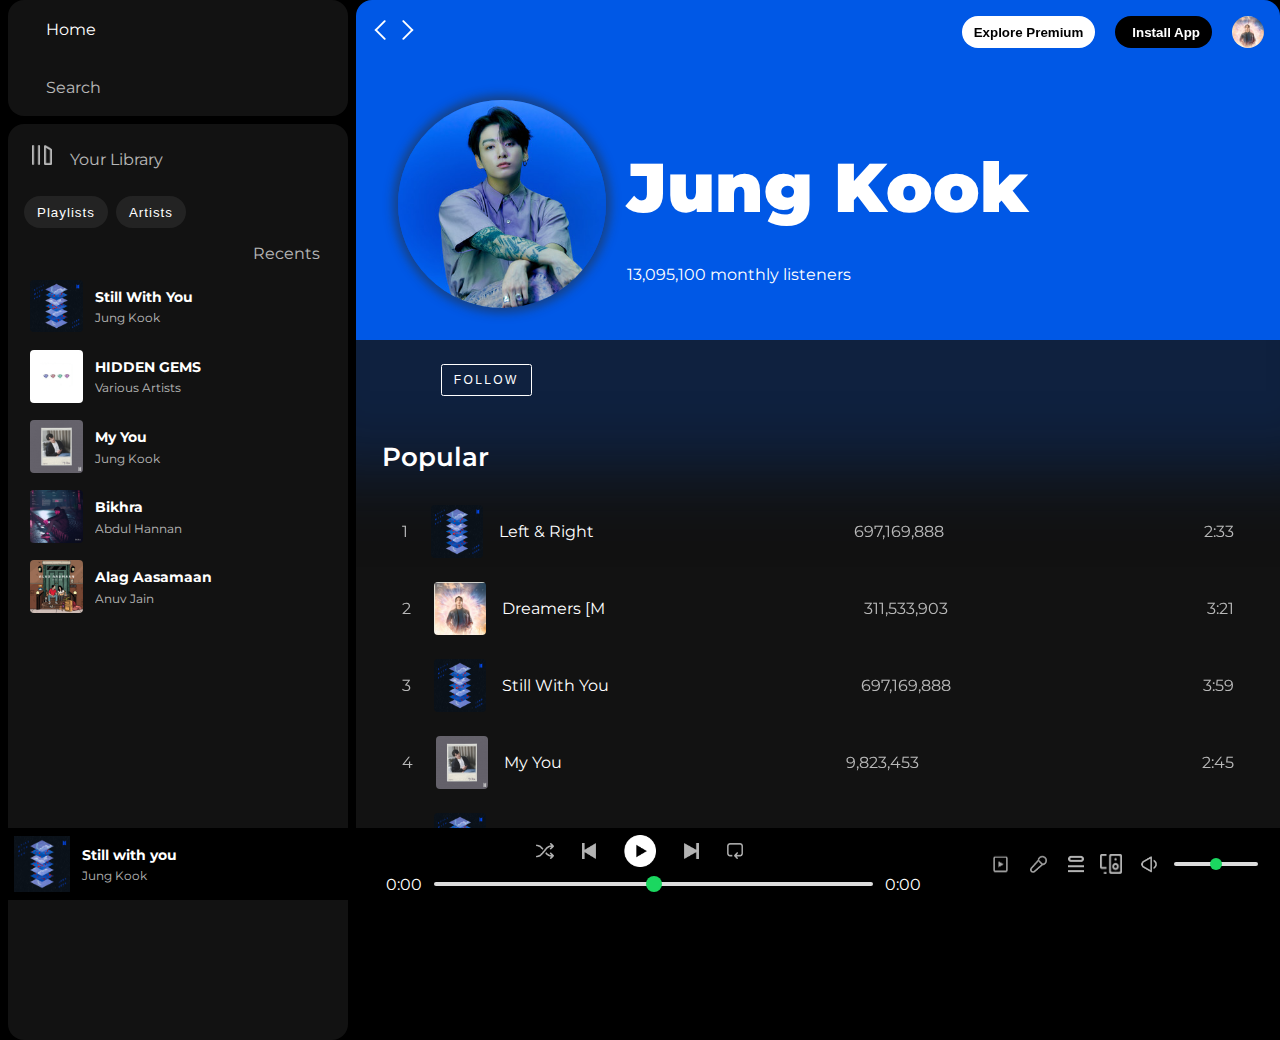
==== Page-2.html @ 1406ab7d "commited" ====
<!DOCTYPE html>
<html lang="en">
<head>
    <meta charset="UTF-8">
    <meta http-equiv="X-UA-Compatible" content="IE=edge">
    <meta name="viewport" content="width=device-width, initial-scale=1.0">
    <title>Jung Kook | Spotify</title>
    <link rel="icon" href="./assets/logo.png">
    <link rel="stylesheet" href="jk.css">
    <link rel="stylesheet" href="https://cdnjs.cloudflare.com/ajax/libs/font-awesome/6.4.0/css/all.min.css" integrity="sha512-iecdLmaskl7CVkqkXNQ/ZH/XLlvWZOJyj7Yy7tcenmpD1ypASozpmT/E0iPtmFIB46ZmdtAc9eNBvH0H/ZpiBw==" crossorigin="anonymous" referrerpolicy="no-referrer" />
    <link rel="preconnect" href="https://fonts.googleapis.com">
    <link rel="preconnect" href="https://fonts.gstatic.com" crossorigin>
    <link href="https://fonts.googleapis.com/css2?family=Montserrat:ital,wght@0,300;0,500;0,600;0,700;1,400&display=swap" rel="stylesheet">
</head>
<body>
    <div class="main">
        <div class="sidebar">
            <div class="nav">
                <div class="nav-options" style="opacity: 1;">
                    <i class="fa-solid fa-house"></i>
                    <a href="#">Home</a>
                </div>
                <div class="nav-options">
                    <i class="fa-solid fa-magnifying-glass"></i>
                    <a href="#">Search</a>
                </div>
            </div>
            <div class="library">
                <div class="options">
                    <div class="lib-options nav-options">
                        <img src="./assets/library_icon.png">
                        <a href="#">Your Library</a>
                    </div>
                    <div class="lib-icons">
                        <i class="fa-solid fa-arrow-right"></i>
                        <i class="fa-solid fa-plus"></i>
                    </div>
                </div>
                <div class="lib-buttons">
                    <div class="buttons">
                        <button class="btn">Playlists</button>
                        <button class="btn">Artists</button>
                    </div>
                </div>

                <div class="lib-search">
                    <i class="fa-solid fa-magnifying-glass"></i>
                    <span>Recents <i class="fa-solid fa-caret-down"></i></span>
                </div>

                    <div class="row">
                        <img src="./assets/still-with-you.jpeg" class="row-img" >
                        <div class="row-paragraph">
                            <p class="para1">Still With You</p>
                            <p class="para2">Jung Kook</p>
                        </div>
                    </div>

                    <div class="row">
                        <img src="./assets/hidden gems.jpeg" class="row-img" >
                        <div class="row-paragraph">
                            <p class="para1">HIDDEN GEMS</p>
                            <p class="para2">Various Artists</p>
                        </div>
                    </div>

                    <div class="row">
                        <img src="./assets/My-You.jpeg" class="row-img" >
                        <div class="row-paragraph">
                            <p class="para1">My You</p>
                            <p class="para2">Jung Kook</p>
                        </div>
                    </div>

                    <div class="row">
                        <img src="./assets/abdul-hanan.jpeg" class="row-img" >
                        <div class="row-paragraph">
                            <p class="para1">Bikhra</p>
                            <p class="para2">Abdul Hannan</p>
                        </div>
                    </div>

                    <div class="row">
                        <img src="./assets/alag-aasmaan.jpeg" class="row-img" >
                        <div class="row-paragraph">
                            <p class="para1">Alag Aasamaan</p>
                            <p class="para2">Anuv Jain</p>
                        </div>
                    </div>



            </div>
        </div>
        <div class="main-content">
            <div class="upper-sticky-nav">
                <div class="sticky-nav">
                    <div class="sticky-nav-icons">
                        <img src="./assets/backward_icon.png">
                        <img src="./assets/forward_icon.png">
                    </div>
                    <div class="sticky-nav-option">
                        <button class="badge">Explore Premium</button>
                        <button class="badge dark-badge"><i class="fa-regular fa-circle-down" style="margin-right: 5px;"></i> Install App</button>
                        <img src="./assets/dreamers.jpeg" class="nav-item">
                        <!-- <i class="fa-regular fa-user nav-item"></i> -->
                    </div>
                </div>

                <div class="upper-nav">
                    <img src="./assets/jk.jpeg" class="upper-img" >
                    <div class="upper-paragraph">
                        
                        <p class="upper-p1">Jung Kook</p>
                        <p class="upper-p2">13,095,100 monthly listeners</p>
                    </div>
                </div>

            </div>

            <div class="play">

                <i class="fa-solid fa-circle-play"></i>
                <button class="play-button">Follow</button>
                <i class="fa-solid fa-ellipsis"></i>
            </div>
            
            <h2>Popular</h2>
            <div class="main-content-box">
                <div class="main-content-row">
                    <span>1</span>
                    <img src="./assets/still-with-you.jpeg" class="row-img" >
                    <div class="main-content-para">
                        <p class="p1">Left & Right</p>
                    </div>
                </div>
                <div class="listners">697,169,888</div>
                <div class="duration">2:33</div>
            </div>

            <div class="main-content-box">
                <div class="main-content-row">
                    <span>2</span>
                    <img src="./assets/dreamers.jpeg" class="row-img" >
                    <div class="main-content-para">
                        <p class="p1">Dreamers [M</p>
                    </div>
                </div>
                <div class="listners">311,533,903</div>
                <div class="duration">3:21</div>
            </div>

            <div class="main-content-box">
                <div class="main-content-row">
                    <span>3</span>
                    <img src="./assets/still-with-you.jpeg" class="row-img" >
                    <div class="main-content-para">
                        <p class="p1">Still With You</p>
                    </div>
                </div>
                <div class="listners">697,169,888</div>
                <div class="duration">3:59</div>
            </div>

            <div class="main-content-box">
                <div class="main-content-row">
                    <span>4</span>
                    <img src="./assets/My-You.jpeg" class="row-img" >
                    <div class="main-content-para">
                        <p class="p1">My You</p>
                    </div>
                </div>
                <div class="listners">9,823,453</div>
                <div class="duration">2:45</div>
            </div>

            <div class="main-content-box">
                <div class="main-content-row">
                    <span>5</span>
                    <img src="./assets/still-with-you.jpeg" class="row-img" >
                    <div class="main-content-para">
                        <p class="p1">Stay Alive</p>
                    </div>
                </div>
                <div class="listners">240,307,928</div>
                <div class="duration">3:30</div>
            </div>
            <p class="end-para">See more</p>

            <div class="heading">
                <a href="#">Discography</a>
                <div class="heading-span">
                    <span>Show all</span>
                </div>
            </div>

            <div class="lib-buttons">
                <div class="buttons main-content-buttons">
                    <button class="btn main-content-btn light">Popular releases</button>
                    <button class="btn main-content-btn">Singles and EPs</button>
                </div>
            </div>

            <div class="card-container">
                <div class="card">
                    <img src="./assets/still-with-you.jpeg" class="card-img">
                    <p class="card-title">Still with you</p>
                    <p class="card-info">2020 . Single</p>
                </div>

                <div class="card">
                    <img src="./assets/dreamers.jpeg" class="card-img">
                    <p class="card-title">Dreamers[Music..</p>
                    <p class="card-info">2022 . Single</p>
                </div>

                <div class="card">
                    <img src="./assets/My-You.jpeg" class="card-img">
                    <p class="card-title">My You</p>
                    <p class="card-info">2020 . Single</p>
                </div>

                <div class="card">
                    <img src="./assets/stayAlive.jpeg" class="card-img">
                    <p class="card-title">Stay Alive(Prod.</p>
                    <p class="card-info">2020 . Single</p>
                </div>

                <div class="card">
                    <img src="./assets/l&R.jpeg" class="card-img">
                    <p class="card-title">Left and Right</p>
                    <p class="card-info">2020 . Single</p>
                </div>
            </div>

            <h2 class="h2">Featuring Jung kook</h2>

            <div class="card-container">
                <div class="card">
                    <img src="./assets/radio.jpeg" class="card-img">
                    <p class="card-title">Jung kook Radio</p>
                    <p class="card-info">By Spotify</p>
                </div>

                <div class="card">
                    <img src="./assets/hits.jpeg" class="card-img">
                    <p class="card-title">International Hits</p>
                    <p class="card-info">Trending global tracks.</p>
                </div>

                <div class="card">
                    <img src="./assets/tracks.jpeg" class="card-img">
                    <p class="card-title">Top Tracks of 2022</p>
                    <p class="card-info">The most streamed tracks in Pakistan this year.</p>
                </div>

                <div class="card">
                    <img src="./assets/bts.jpeg" class="card-img">
                    <p class="card-title">This is BTS</p>
                    <p class="card-info">What re your Top 5: Bts Songs </p>
                </div>

                <div class="card">
                    <img src="./assets/boster.jpeg" class="card-img">
                    <p class="card-title">Mood Booster</p>
                    <p class="card-info">Get happy with today's dose of feel-good songs!</p>
                </div>
            </div>

            <h2 class="h2">Fans also like</h2>

            <div class="card-container">
                <div class="card">
                    <img src="./assets/V.jpeg" class="card-img round">
                    <p class="card-title">V</p>
                    <p class="card-info">Artist</p>
                </div>

                <div class="card">
                    <img src="./assets/RM.jpeg" class="card-img round">
                    <p class="card-title">RM</p>
                    <p class="card-info">Artist</p>
                </div>

                <div class="card">
                    <img src="./assets/J-hope.jpeg" class="card-img round">
                    <p class="card-title">j-hope</p>
                    <p class="card-info">Artist</p>
                </div>

                <div class="card">
                    <img src="./assets/jin.jpeg" class="card-img round">
                    <p class="card-title">JIN</p>
                    <p class="card-info">Artist</p>
                </div>

                <div class="card">
                    <img src="./assets/DD.jpeg" class="card-img round">
                    <p class="card-title">Agust D</p>
                    <p class="card-info">Artist</p>
                </div>
            </div>
            
            <div class="footer">
                <div class="line"></div>
            </div>
            
        </div>

        <div class="music-player">
            <div class="album">
                <img src="./assets/still-with-you.jpeg" class="album-image">
                <div class="album-paragraph">
                    <p class="para1">Still with you</p>
                    <p class="para2">Jung Kook</p>
                </div>
                <i class="fa-regular fa-heart album-icon"></i>
                <i class="fa-regular fa-image album-icon" style="font-size: 1.2rem;"></i>
            </div>

            <div class="player">
                <div class="player-controls">
                    <img src="./assets/player_icon1.png" class="player-control-icon">
                    <img src="./assets/player_icon2.png" class="player-control-icon">
                    <img src="./assets/player_icon3.png" class="player-control-icon" style="opacity: 1; height: 2rem;">
                    <img src="./assets/player_icon4.png" class="player-control-icon">
                    <img src="./assets/player_icon5.png" class="player-control-icon">
                </div>
                <div class="playback-bar">
                    <span class="curr-time">0:00</span>
                    <input type="range" min="0" max="100" class="progress-bar" step="1">
                    <span class="tot-time">0:00</span>
                </div>
            </div>

            <div class="controls">
                <img src="./assets/controls_icon1.png" class="contorl-icons" style="height: 2.3rem;">
                <img src="./assets/controls_icon2.png" class="contorl-icons" style="height: 2.5rem;">
                <img src="./assets/controls_icon3.png" class="contorl-icons" style="height: 1.5rem; opacity: 0.7;">
                <img src="./assets/controls_icon4.png" class="contorl-icons" style="height: 1.2rem; opacity: 0.7;">
                <img src="./assets/controls_icon5.png" class="contorl-icons" style="height: 2.5rem;">
                <input type="range" min="0" max="100" class="control-bar" step="1">
            </div>
        </div>
    </div>
</body>
</html>
---- jk.css ----
body{
    font-family: 'Montserrat', sans-serif;
    margin: 0;
    background-color: #000;
    color: #fff;
    overflow: hidden;
}
.main{
    display: flex;
    height: 100vh;
}
.sidebar{
    /* background-color: red; */
    width: 340px;
    border-radius: 1rem;
    margin-right: 0.5rem;
    margin-left: 0.5rem;
}
.main-content{
    background-color: #121212;
    flex: 1;
    border-radius: 1rem;
    overflow: auto;
    /* padding: 0 1rem 0 1rem; */
}
.music-player{
    background-color: #000;
    position: fixed;
    bottom: 0;
    width: 100%;
    height: 72px;
    display: flex;
    justify-content: space-between;
    align-items: center;
}
.nav{
    height: 100px;
    background-color: #121212;
    border-radius: 1rem;
    display: flex;
    flex-direction: column;
    justify-content: center;
    padding: 0.5rem 0.75rem;
    
}
a{
    text-decoration: none;
    color: #fff;
}
.nav-options{
    line-height: 2.5rem;
    padding: 0.5rem 0.75rem;
    opacity: 0.7;
}
.nav-options:hover{
    opacity: 1;
}
.nav-options i{
    font-size: 1.25rem;
}
.nav-options a{
    margin-left: 0.85rem;
    font-size: 1rem;
}
.library{
    background-color: #121212;
    border-radius: 1rem;
    height: 100%;
    margin-top: 0.5rem;
    padding: 0.5rem 0.75rem;
}
.options{
    display: flex;
    justify-content: space-between;
    align-items: center;
}
.lib-options img{
    height: 1.25rem;
    width: 1.25rem;
}
.lib-icons{
    font-size: 1.25rem;
    display: flex;
}
.lib-icons i{
    margin-right: 1rem ;
    opacity: 0.7;
}
.lib-icons i:hover{
    opacity: 1;
}

.btn{
    background-color: #232323;
    color: #fff;
    border: none;
    padding: 5px 13px;
    height: 2rem;
    border-radius: 1rem;
    font-weight: lighter;
    margin-right: 0.5rem;
    letter-spacing: 1px;
}
.buttons{
    display: flex;
    padding: 0.5rem 0.25rem;
}
.lib-search{
    display: flex;
    justify-content: space-between;
    align-items: center;
    padding: 0.5rem 0.75rem;
}
.lib-search i{
    opacity: 0.7;
}
.lib-search span{
    font-size: 1rem;
    opacity: 0.7;
}
.lib-search .fa-caret-down{
    margin-left: 0.25rem;
}
.row-img{
    height: 3.3rem;
    border-radius: 0.25rem;
}
.row{
    display: flex;
    align-items: center;
    padding: 0.25rem 0.65rem;
}
.row:hover{
    background-color: #232323;
    cursor: pointer;
    border-radius: 0.5rem;
}
.para1{
    font-size: 0.85rem;
    font-weight: 400;
}
.para2{
    font-size: 0.75rem ;
    opacity: 0.7;
    margin-top: -0.5rem;
}
.row-paragraph{
    margin-left: 0.75rem;
}
.badge{
    border: none;
    padding: 0.5rem 0.75rem;
    border-radius: 1rem;
    background-color: #fff;
    color: #000;
    font-weight: 600;
    height: 2rem;
}
.sticky-nav{
    position: sticky;
    top: 0;
    display: flex;
    justify-content: space-between;
    align-items: center;
    padding: 1rem 0 1rem 0;
    background-color: transparent;
}
.upper-sticky-nav{
    height: 340px;
    background-color: rgb(0, 88, 230);
    box-shadow: 0px 65px 65px 65px rgba(11, 48, 107, 0.5);
}
.sticky-nav-icons{
    margin-left: 0.75rem;
}
.sticky-nav-option{
    display: flex;
    justify-content: center;
    align-items: center;
}
.sticky-nav-option button{
    margin-right: 1.25rem;
}
.dark-badge{
    background-color: #000;
    color: #fff;
}
.nav-item{
    margin-right: 1rem;
    height: 2rem;
    border-radius: 50%;
}
.upper-nav{
    display: flex;
    align-items: center;
    padding: 0.25rem 0.65rem;
    margin-left: 2rem;
    margin-top: 1rem;
}
.upper-img{
    height: 13rem;
    border-radius: 50%;
    margin-top: 1rem;
    box-shadow: 0 0 10px 5px rgba(44, 45, 45, 0.5);
}
.upper-paragraph{
    margin-left: 1.3rem;
    margin-top: -1rem;
}
.upper-p1{
    font-size:4.3rem;
    font-weight: 900;
}
.upper-p2{
    margin-top: -2rem;
}
.play{
    display: flex;
    justify-content: space-between;
    align-items: center;
    width: 23%;
    padding: 24px 24px 24px 24px;
}
.fa-circle-play{
    font-size: 4rem;
    color: #1ed760;
}
.play-button{
    border: 0.16px solid #fff;
    background-color: transparent;
    color: #fff;
    padding: 0.5rem 0.75rem;
    font-size: 0.75rem;
    letter-spacing: 0.15rem;
    border-radius: 0.15rem;
    text-transform: uppercase;
}
.fa-ellipsis{
    font-size: 1.5rem;
    opacity: 0.7;
}
.main-content-box{
    /* background-color: #1ed760; */
    margin: 0 auto;
    display: flex;
    justify-content: space-between;
    align-items: center;
    width: 90%;
    padding: 0.75rem;
}
.main-content-box:hover{
    background-color: #232323;
    cursor: pointer;
    border-radius: 0.5rem;
}
.main-content-row{
    display: flex;
    align-items: center;
}
.main-content-row span{
    margin-right: 1.4rem;
    opacity: 0.7;
}
.main-content-para{
    margin-left: 1rem;
}
.main-content-para:hover{
    text-decoration: underline;
}
.listners{
    opacity: 0.7;
}
.duration{
    opacity: 0.7;
}
h2{
    font-size: 1.6rem;
    margin-left: 1.6rem;
    font-weight: 600;
}
.end-para{
    margin-left: 3.3rem;
    opacity: 0.7;
    font-size: 0.85rem;
}
.heading{
    display: flex;
    justify-content: space-between;
    align-items: center;
    padding: 0.5rem 0.75rem;
    margin-top: 3rem;
}
.heading a{
    font-weight: 700;
    font-size: 1.5rem;
    margin-left: 1rem;
}
.h2{
    font-weight: 600;
    font-size: 1.5rem;
    margin-left: 1.2rem;
    margin-top: 3rem;
}
.h2:hover{
    text-decoration: underline;
    cursor: pointer;
}
.heading a:hover{
    text-decoration: underline;
    cursor: pointer;
}

.heading-span span{
    margin-right: 1.5rem;
    font-size: 0.95rem;
    opacity: 0.7;
}
.main-content-btn{
    border-radius: 1.2rem;
    margin-top: 0.75rem;
    
}
.main-content-buttons{
    margin-left: 1rem;
}
.light{
    background-color: #fff;
    color: #000;
}
.card{
    background-color: #232323;
    width: 153px;
    border-radius: 0.5rem;
    padding: 1rem;
    margin-left: 1.5rem;
    margin-top: 1rem;
}
.card-img{
    width: 100%;
    border-radius: 0.25rem;
}
.card-title{
    font-weight: 600;
    font-size: 1rem;
}
.card-info{
    opacity: 0.7;
    font-size: 0.85rem;
}
.card-container{
    display: flex;
    flex-wrap: wrap;
}
.round{
    border-radius: 50%;
}

.footer{
    height: 300px;
    display: flex;
    justify-content: center;
    align-items: center;
}
.line{
    width: 90%;
    height: 50%;
    border-top: 2px solid white;
    opacity: 0.4;
}
.card:hover{
    background-color: #3c3c3c;
    cursor: pointer;
}
.player{
    width: 50%;
}   
.player-control-icon{
    height: 1rem;
    margin-right: 1.75rem;
    opacity: 0.7;
}

.player-controls{
    display: flex;
    justify-content: center;
    align-items: center;
}
.playback-bar{
    display: flex;
    justify-content: center;
    align-items: center;
    margin-top: 0.5rem;
}
.progress-bar{
    width: 70%;
    appearance: none;
    margin: 0 0.75rem 0 0.75rem;
    background-color: transparent;
}
.progress-bar::-webkit-slider-runnable-track{
    background-color: #ddd;
    border-radius: 100px;
    height: 0.25rem;
}
.progress-bar::-webkit-slider-thumb{
    appearance: none;
    height: 1rem;
    width: 1rem;
    border-radius: 50%;
    background-color: #1bd760;
    margin-top: -6px;
}
.album{
    width: 25%;
    display: flex;
    /* justify-content: center; */
    align-items: center;
    margin: 0.85rem;
}
.album-image{
    height: 3.5rem;
}
.album-paragraph{
    margin-left: 0.75rem;
}
.para1{
    font-size: 0.85rem;
    font-weight: 700;
}
.para2{
    font-size: 0.75rem ;
    opacity: 0.7;
    margin-top: -0.5rem;
}
.album-icon{
    margin-left: 1rem;
    font-size: 1.3rem;
    opacity: 0.7;
}
.album-icon:hover{
    opacity: 1;
}
.controls{
    width: 25%;
    display: flex;
    justify-content: center;
    align-items: center;
}
.contorl-icons{
    /* height: 1.3rem; */
    margin-right: 0.75rem;
}
.contorl-icons:hover{
    opacity: 1;
}
.control-bar{
    width: 27%;
    appearance: none;
    background-color: transparent;
    cursor: pointer;
    margin: 0 0.03rem 0 0.03rem;
}
.control-bar::-webkit-slider-runnable-track{
    background-color: #ddd;
    border-radius: 100px;
    height: 0.25rem;
}
.control-bar::-webkit-slider-thumb{
    appearance: none;
    height: 0.75rem;
    width: 0.75rem;
    background-color: #1bd760;
    border-radius: 50%;
    margin-top: -4px;
}
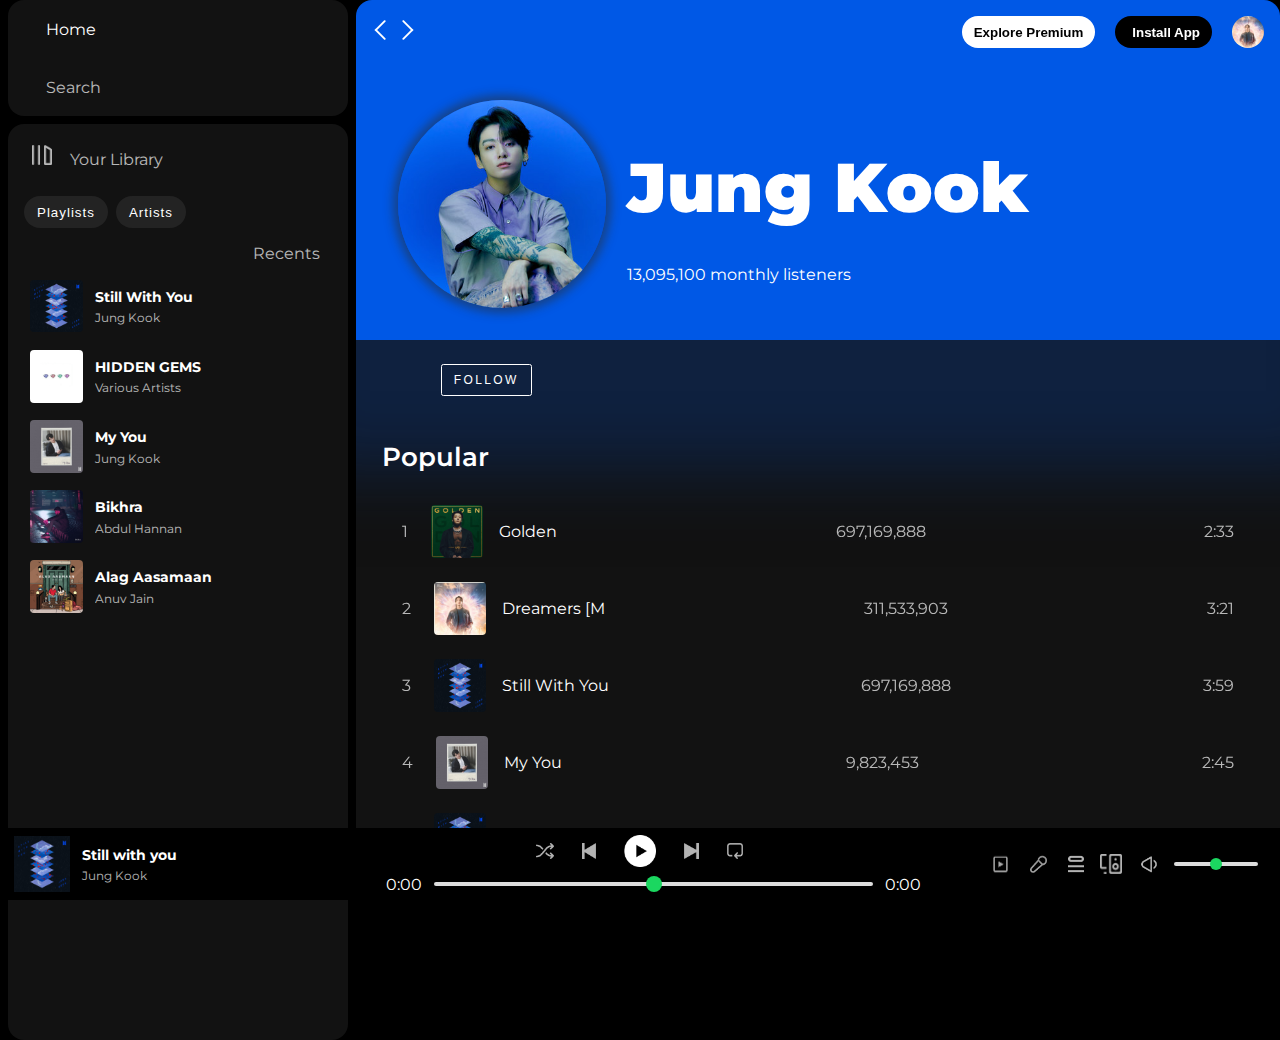
==== commit 9fbc1d0c: "linked pages" ====
--- a/Page-2.html
+++ b/Page-2.html
@@ -129,9 +129,9 @@
             <div class="main-content-box">
                 <div class="main-content-row">
                     <span>1</span>
-                    <img src="./assets/still-with-you.jpeg" class="row-img" >
-                    <div class="main-content-para">
-                        <p class="p1">Left & Right</p>
+                    <img src="./assets/Golden.jpeg" class="row-img" >
+                    <div class="main-content-para">
+                        <p class="p1">Golden</p>
                     </div>
                 </div>
                 <div class="listners">697,169,888</div>
@@ -202,6 +202,13 @@
             </div>
 
             <div class="card-container">
+
+                <div class="card">
+                    <img src="./assets/Golden.jpeg" class="card-img">
+                    <p class="card-title">Left and Right</p>
+                    <p class="card-info">2020 . Single</p>
+                </div>
+                
                 <div class="card">
                     <img src="./assets/still-with-you.jpeg" class="card-img">
                     <p class="card-title">Still with you</p>
@@ -231,6 +238,8 @@
                     <p class="card-title">Left and Right</p>
                     <p class="card-info">2020 . Single</p>
                 </div>
+
+                
             </div>
 
             <h2 class="h2">Featuring Jung kook</h2>
